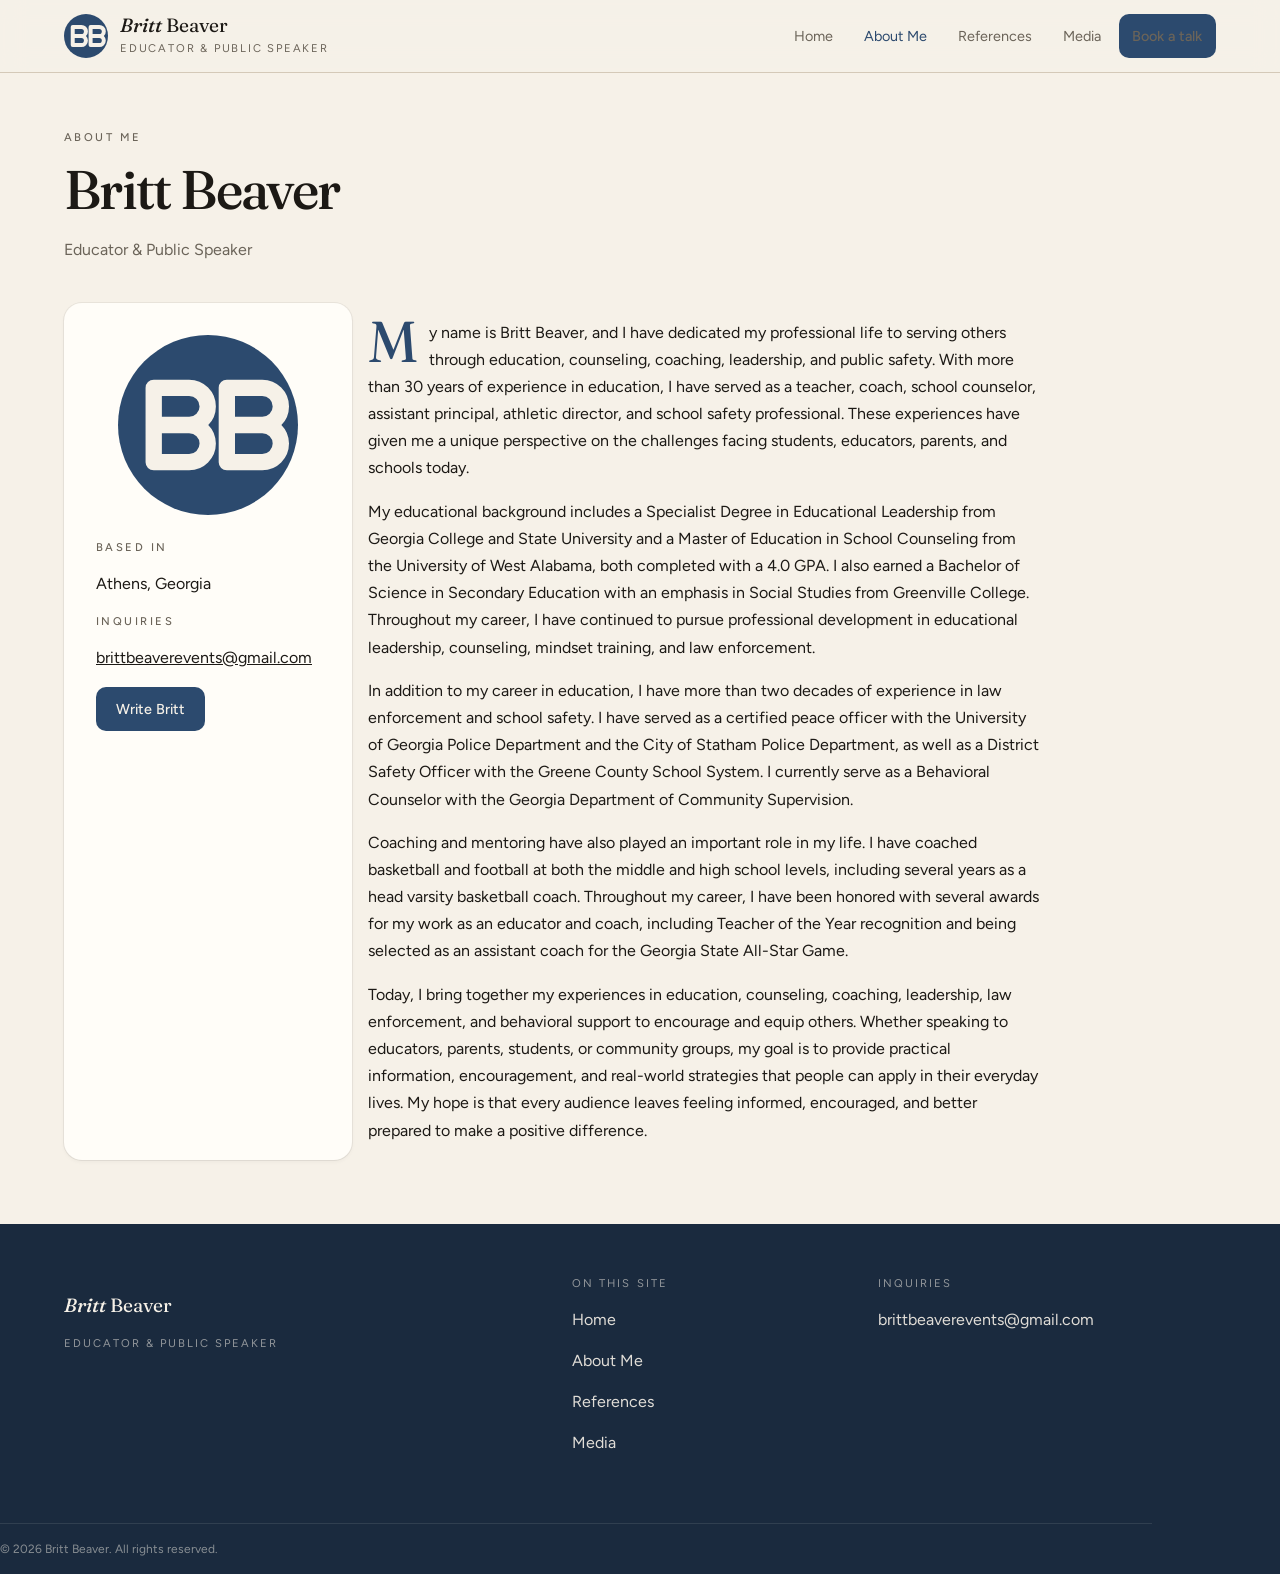
==== about.html @ 107e1039 "Replace keynote image with favicon in about.html" ====
<!DOCTYPE html>
<html lang="en">
  <head>
    <meta charset="utf-8" />
    <meta name="viewport" content="width=device-width, initial-scale=1" />
    <title>About Me — Britt Beaver</title>
    <meta name="theme-color" content="#2F4A3C" />
    <link rel="icon" href="favicon.svg" type="image/svg+xml" />
    <link rel="preconnect" href="https://fonts.googleapis.com" />
    <link rel="preconnect" href="https://fonts.gstatic.com" crossorigin />
    <link
      href="https://fonts.googleapis.com/css2?family=Figtree:ital,wght@0,400;0,500;0,600;0,700;1,400&family=Fraunces:ital,opsz,wght@0,9..144,400;0,9..144,500;0,9..144,600;1,9..144,400;1,9..144,500&display=swap"
      rel="stylesheet"
    />
    <link rel="stylesheet" href="css/style.css" />
  </head>
  <body class="page">
    <header class="site-header">
      <div class="wrap header-inner">
        <a class="brand" href="index.html">
          <img class="monogram" src="favicon.svg" alt="" />
          <span>
            <span class="brand-name"><em>Britt</em> Beaver</span>
            <span class="brand-role">Educator & Public Speaker</span>
          </span>
        </a>
        <nav class="nav" aria-label="Primary">
          <a href="index.html">Home</a>
          <a href="about.html" aria-current="page">About Me</a>
          <a href="references.html">References</a>
          <a href="media.html">Media</a>
          <a class="btn" href="mailto:brittbeaverevents@gmail.com?subject=Speaking inquiry">Book a talk</a>
        </nav>
        <button class="menu-toggle" type="button" data-menu-toggle aria-expanded="false" aria-label="Open menu">Menu</button>
      </div>
      <nav class="mobile-nav wrap" data-mobile-nav aria-label="Mobile">
        <a href="index.html">Home</a>
        <a href="about.html" aria-current="page">About Me</a>
        <a href="references.html">References</a>
        <a href="media.html">Media</a>
        <a class="btn" href="mailto:brittbeaverevents@gmail.com?subject=Speaking inquiry">Book a talk</a>
      </nav>
    </header>

    <main class="wrap page-hero">
      <p class="kicker">About Me</p>
      <h1>Britt Beaver</h1>
      <p class="muted">Educator & Public Speaker</p>

      <div class="about-grid">
        <aside class="side-card">
          <img src="favicon.svg" width="180" height="180" alt="" style="display: block; margin: 0 auto" />
          <p class="kicker" style="margin-top: 1.5rem">Based in</p>
          <p>Athens, Georgia</p>
          <p class="kicker">Inquiries</p>
          <p><a href="mailto:brittbeaverevents@gmail.com">brittbeaverevents@gmail.com</a></p>
          <p><a class="btn" href="mailto:brittbeaverevents@gmail.com?subject=Speaking inquiry">Write Britt</a></p>
        </aside>
        <article class="prose">
          <p class="drop-cap">
          My name is Britt Beaver, and I have dedicated my professional life to serving others through education, counseling, 
          coaching, leadership, and public safety. With more than 30 years of experience in education, I have served as a teacher, 
          coach, school counselor, assistant principal, athletic director, and school safety professional. These experiences 
          have given me a unique perspective on the challenges facing students, educators, parents, and schools today.
          </p>
          <p>
          My educational background includes a Specialist Degree in Educational Leadership from Georgia College and State University 
          and a Master of Education in School Counseling from the University of West Alabama, both completed with a 4.0 GPA. I also 
          earned a Bachelor of Science in Secondary Education with an emphasis in Social Studies from Greenville College. Throughout 
          my career, I have continued to pursue professional development in educational leadership, counseling, mindset training, and 
          law enforcement.
          </p>
          <p>
          In addition to my career in education, I have more than two decades of experience in law enforcement and school safety. I 
          have served as a certified peace officer with the University of Georgia Police Department and the City of Statham Police 
          Department, as well as a District Safety Officer with the Greene County School System. I currently serve as a Behavioral 
          Counselor with the Georgia Department of Community Supervision.
          </p>
          <p>
          Coaching and mentoring have also played an important role in my life. I have coached basketball and football at both the 
          middle and high school levels, including several years as a head varsity basketball coach.  Throughout my career, I have 
          been honored with several awards for my work as an educator and coach, including Teacher of the Year recognition and being 
          selected as an assistant coach for the Georgia State All-Star Game.
          </p>
          <p>
          Today, I bring together my experiences in education, counseling, coaching, leadership, law enforcement, and behavioral 
          support to encourage and equip others. Whether speaking to educators, parents, students, or community groups, my goal is 
          to provide practical information, encouragement, and real-world strategies that people can apply in their everyday lives. 
          My hope is that every audience leaves feeling informed, encouraged, and better prepared to make a positive difference.
          </p>
        </article>
      </div>
    </main>

    <footer class="site-footer" style="margin-top: 4rem">
      <div class="wrap footer-grid">
        <div>
          <p class="brand-name"><em>Britt</em> Beaver</p>
          <p class="footer-label">Educator & Public Speaker</p>
        </div>
        <div>
          <p class="footer-label">On this site</p>
          <p><a href="index.html">Home</a></p>
          <p><a href="about.html">About Me</a></p>
          <p><a href="references.html">References</a></p>
          <p><a href="media.html">Media</a></p>
        </div>
        <div>
          <p class="footer-label">Inquiries</p>
          <p><a href="mailto:brittbeaverevents@gmail.com">brittbeaverevents@gmail.com</a></p>
        </div>
      </div>
      <p class="wrap footer-copy">© 2026 Britt Beaver. All rights reserved.</p>
    </footer>
    <script src="js/site.js"></script>
  </body>
</html>
---- css/style.css ----
/* Britt Beaver — static speaker theme
   Edit the :root tokens to recolor the whole site. */

:root {
  --linen: #f6f1e8;
  --paper: #fffdf8;
  --ink: #1c1915;
  --muted: #6b6459;
  --accent: #2c4a6e;          /* was #2f4a3c (green) → deep blue */
  --accent-hover: #223a58;    /* was #243c31 → darker blue */
  --accent-fg: #f6f1e8;
  --forest: #1a2a3e;          /* was #1a2e26 → very dark blue (footer) */
  --rule: #d4c9b8;
  --rule-strong: #b9ad9a;
  --font-display: "Fraunces", "Iowan Old Style", Palatino, serif;
  --font-sans: "Figtree", "Segoe UI", system-ui, sans-serif;
  --shadow:
    0 0 0 1px rgba(28, 25, 21, 0.06),
    0 1px 2px -1px rgba(28, 25, 21, 0.06),
    0 2px 4px 0 rgba(28, 25, 21, 0.04);
  --shadow-hover:
    0 0 0 1px rgba(28, 25, 21, 0.1),
    0 8px 24px -12px rgba(28, 25, 21, 0.18);
  --max: 72rem;
}

*,
*::before,
*::after {
  box-sizing: border-box;
}

html {
  -webkit-font-smoothing: antialiased;
  scroll-behavior: smooth;
}

body {
  margin: 0;
  background: var(--linen);
  color: var(--ink);
  font-family: var(--font-sans);
  line-height: 1.55;
}

img {
  max-width: 100%;
}

a {
  color: inherit;
}

h1,
h2,
h3 {
  font-family: var(--font-display);
  font-weight: 500;
  letter-spacing: -0.02em;
  text-wrap: balance;
  line-height: 1.15;
}

p {
  text-wrap: pretty;
}

.wrap {
  width: min(100% - 2.5rem, var(--max));
  margin-inline: auto;
}

.site-header {
  position: sticky;
  top: 0;
  z-index: 40;
  border-bottom: 1px solid var(--rule);
  background: color-mix(in oklab, var(--linen) 90%, transparent);
  backdrop-filter: blur(12px);
}

.header-inner {
  display: flex;
  align-items: center;
  justify-content: space-between;
  gap: 1rem;
  min-height: 4.5rem;
}

.brand {
  display: flex;
  align-items: center;
  gap: 0.75rem;
  text-decoration: none;
  color: var(--ink);
}

.brand-name {
  font-family: var(--font-display);
  font-size: 1.2rem;
  line-height: 1.15;
}

.brand-name em {
  font-style: italic;
  font-weight: 500;
}

.brand-role {
  display: none;
  margin: 0;
  font-size: 0.7rem;
  letter-spacing: 0.16em;
  text-transform: uppercase;
  color: var(--muted);
}

.nav {
  display: none;
  align-items: center;
  gap: 0.25rem;
}

.nav a {
  text-decoration: none;
  padding: 0.5rem 0.85rem;
  font-size: 0.9rem;
  color: var(--muted);
}

.nav a:hover,
.nav a[aria-current="page"] {
  color: var(--accent);
}

.menu-toggle {
  display: inline-flex;
  align-items: center;
  justify-content: center;
  width: 44px;
  height: 44px;
  border: 0;
  background: transparent;
  color: var(--ink);
  cursor: pointer;
}

.mobile-nav {
  display: none;
  flex-direction: column;
  padding: 0.5rem 0 1rem;
  border-top: 1px solid var(--rule);
}

.mobile-nav.is-open {
  display: flex;
}

.mobile-nav a {
  display: flex;
  align-items: center;
  min-height: 44px;
  text-decoration: none;
  border-bottom: 1px solid color-mix(in oklab, var(--rule) 70%, transparent);
}

.btn {
  display: inline-flex;
  align-items: center;
  justify-content: center;
  gap: 0.5rem;
  min-height: 44px;
  padding: 0 1.25rem;
  border: 0;
  border-radius: 10px;
  background: var(--accent);
  color: var(--accent-fg);
  font: 500 0.9rem var(--font-sans);
  text-decoration: none;
  cursor: pointer;
}

.btn:hover {
  background: var(--accent-hover);
}

.btn-inverse {
  background: var(--paper);
  color: var(--accent);
}

.btn-ghost {
  background: transparent;
  color: var(--accent-fg);
  box-shadow: inset 0 0 0 1px color-mix(in oklab, var(--accent-fg) 25%, transparent);
}

.hero {
  position: relative;
  overflow: hidden;
  background: var(--accent);
  color: var(--accent-fg);
  padding: 4.5rem 0 5rem;
}

.hero::before {
  content: "";
  position: absolute;
  inset: 0;
  opacity: 0.12;
  background:
    radial-gradient(ellipse 80% 60% at 80% 20%, #fff 0%, transparent 55%),
    repeating-linear-gradient(-12deg, transparent 0 18px, rgba(255, 255, 255, 0.04) 18px 19px);
}

.hero .wrap {
  position: relative;
}

.kicker {
  margin: 0;
  font-size: 0.7rem;
  font-weight: 500;
  letter-spacing: 0.22em;
  text-transform: uppercase;
  color: var(--muted);
}

.hero .kicker {
  color: color-mix(in oklab, var(--accent-fg) 70%, transparent);
}

.hero h1 {
  max-width: 18ch;
  margin: 1rem 0 0;
  font-size: clamp(2.55rem, 1.2rem + 4.2vw, 4.4rem);
  line-height: 1.08;
  letter-spacing: -0.03em;
}

.hero h1 em {
  font-style: italic;
  font-weight: 500;
  color: color-mix(in oklab, var(--accent-fg) 90%, transparent);
}

.lede {
  max-width: 38rem;
  margin: 1.25rem 0 0;
  font-size: 1.05rem;
  line-height: 1.6;
  color: color-mix(in oklab, var(--accent-fg) 80%, transparent);
}

.hero-actions {
  display: flex;
  flex-wrap: wrap;
  gap: 0.75rem;
  margin-top: 2rem;
}

.section {
  padding: 4.5rem 0;
  border-bottom: 1px solid var(--rule);
}

.section-plain {
  border-bottom: 0;
}

.split {
  display: grid;
  gap: 3rem;
  align-items: center;
}

.portrait {
  position: relative;
  display: grid;
  place-items: center;
}

.portrait-disc {
  display: grid;
  place-items: center;
  width: 16rem;
  height: 16rem;
  border-radius: 999px;
  background: var(--paper);
  box-shadow: var(--shadow);
}

.portrait-chip {
  position: absolute;
  right: 0;
  bottom: 0;
  margin: 0;
  padding: 0.45rem 1rem;
  border-radius: 999px;
  background: var(--accent);
  color: var(--accent-fg);
  font-family: var(--font-display);
  font-style: italic;
  font-size: 0.9rem;
}

.section h2 {
  margin: 0.7rem 0 0;
  font-size: clamp(1.8rem, 1.4rem + 1.4vw, 2.4rem);
}

.muted {
  color: var(--muted);
}

.cards {
  display: grid;
  gap: 1rem;
  margin-top: 2.25rem;
}

.card {
  display: flex;
  flex-direction: column;
  padding: 1.6rem;
  border-radius: 18px;
  background: var(--paper);
  box-shadow: var(--shadow);
  text-decoration: none;
  color: inherit;
}

.card:hover {
  box-shadow: var(--shadow-hover);
}

.card h3 {
  margin: 0.7rem 0 0;
  font-size: 1.45rem;
}

.num {
  font-family: var(--font-display);
  font-style: italic;
  color: var(--muted);
}

.topic-list {
  margin: 2.25rem 0 0;
  padding: 0;
  list-style: none;
  border-top: 1px solid var(--rule);
  border-bottom: 1px solid var(--rule);
}

.topic-list li {
  display: grid;
  gap: 0.5rem;
  padding: 1.6rem 0;
  border-bottom: 1px solid var(--rule);
}

.topic-list li:last-child {
  border-bottom: 0;
}

.quote-band {
  background: var(--paper);
}

blockquote {
  margin: 0;
}

blockquote p {
  font-family: var(--font-display);
  font-style: italic;
  font-size: clamp(1.35rem, 1.1rem + 1vw, 1.85rem);
  line-height: 1.3;
}

cite {
  display: block;
  margin-top: 1.4rem;
  font-style: normal;
  font-size: 0.9rem;
  font-weight: 600;
}

cite span {
  display: block;
  margin-top: 0.2rem;
  font-weight: 400;
  color: var(--muted);
}

.icon-box {
  display: grid;
  place-items: center;
  width: 2.5rem;
  height: 2.5rem;
  border-radius: 10px;
  background: var(--linen);
  color: var(--accent);
}

.page-hero {
  padding: 3.5rem 0 0;
}

.page-hero h1 {
  margin: 0.8rem 0 0;
  font-size: clamp(2.2rem, 1.4rem + 2.5vw, 3.4rem);
  letter-spacing: -0.03em;
}

.about-grid,
.media-grid,
.ref-grid {
  display: grid;
  gap: 1rem;
  margin-top: 2.5rem;
}

.side-card {
  padding: 2rem;
  border-radius: 18px;
  background: var(--paper);
  box-shadow: var(--shadow);
}

.drop-cap::first-letter {
  float: left;
  margin-right: 0.7rem;
  font-family: var(--font-display);
  font-size: 3.6rem;
  line-height: 0.8;
  color: var(--accent);
}

.prose p {
  max-width: 42rem;
  line-height: 1.7;
}

.rule-double {
  max-width: 42rem;
  height: 5px;
  margin: 2.5rem 0;
  border-top: 1px solid var(--rule-strong);
  border-bottom: 1px solid var(--rule-strong);
}

.featured-quote {
  margin-top: 2.5rem;
  padding: 2.4rem 1.6rem;
  border-radius: 18px;
  background: var(--accent);
  color: var(--accent-fg);
}

.featured-quote cite span {
  color: color-mix(in oklab, var(--accent-fg) 70%, transparent);
}

.cta-band {
  display: flex;
  flex-direction: column;
  gap: 1.4rem;
  margin-top: 1.5rem;
  padding: 2.2rem 1.6rem;
  border-radius: 18px;
  background: var(--accent);
  color: var(--accent-fg);
}

.steps {
  display: grid;
  gap: 1.6rem;
  margin: 2.5rem 0 0;
  padding: 0;
  list-style: none;
}

.site-footer {
  background: var(--forest);
  color: var(--accent-fg);
  margin-top: auto;
}

.footer-grid {
  display: grid;
  gap: 2.2rem;
  padding: 3.2rem 0;
}

.footer-label {
  margin: 0;
  font-size: 0.7rem;
  letter-spacing: 0.18em;
  text-transform: uppercase;
  color: color-mix(in oklab, var(--accent-fg) 55%, transparent);
}

.site-footer a {
  color: color-mix(in oklab, var(--accent-fg) 90%, transparent);
  text-decoration: none;
}

.site-footer a:hover {
  color: var(--accent-fg);
  text-decoration: underline;
}

.footer-copy {
  margin: 0;
  padding: 1rem 0;
  border-top: 1px solid color-mix(in oklab, var(--accent-fg) 10%, transparent);
  font-size: 0.75rem;
  color: color-mix(in oklab, var(--accent-fg) 50%, transparent);
}

.monogram {
  width: 2.75rem;
  height: 2.75rem;
}

.page {
  min-height: 100dvh;
  display: flex;
  flex-direction: column;
}

@media (min-width: 720px) {
  .brand-role {
    display: block;
  }
  .cards {
    grid-template-columns: repeat(3, 1fr);
  }
  .topic-list li {
    grid-template-columns: 4rem 1fr 1.4fr;
    align-items: baseline;
    gap: 1rem;
  }
  .quote-split,
  .split,
  .about-grid {
    grid-template-columns: 1fr 1.6fr;
  }
  .media-grid,
  .ref-grid {
    grid-template-columns: 1fr 1fr;
  }
  .cta-band {
    flex-direction: row;
    align-items: center;
    justify-content: space-between;
    padding: 2.4rem 2.4rem;
  }
  .steps {
    grid-template-columns: repeat(3, 1fr);
  }
  .footer-grid {
    grid-template-columns: 1.4fr 0.8fr 1fr;
  }
}

@media (min-width: 960px) {
  .menu-toggle {
    display: none;
  }
  .nav {
    display: flex;
  }
  .mobile-nav {
    display: none !important;
  }
  .about-grid {
    grid-template-columns: 18rem 1fr;
  }
}

@media (prefers-reduced-motion: reduce) {
  html {
    scroll-behavior: auto;
  }
}
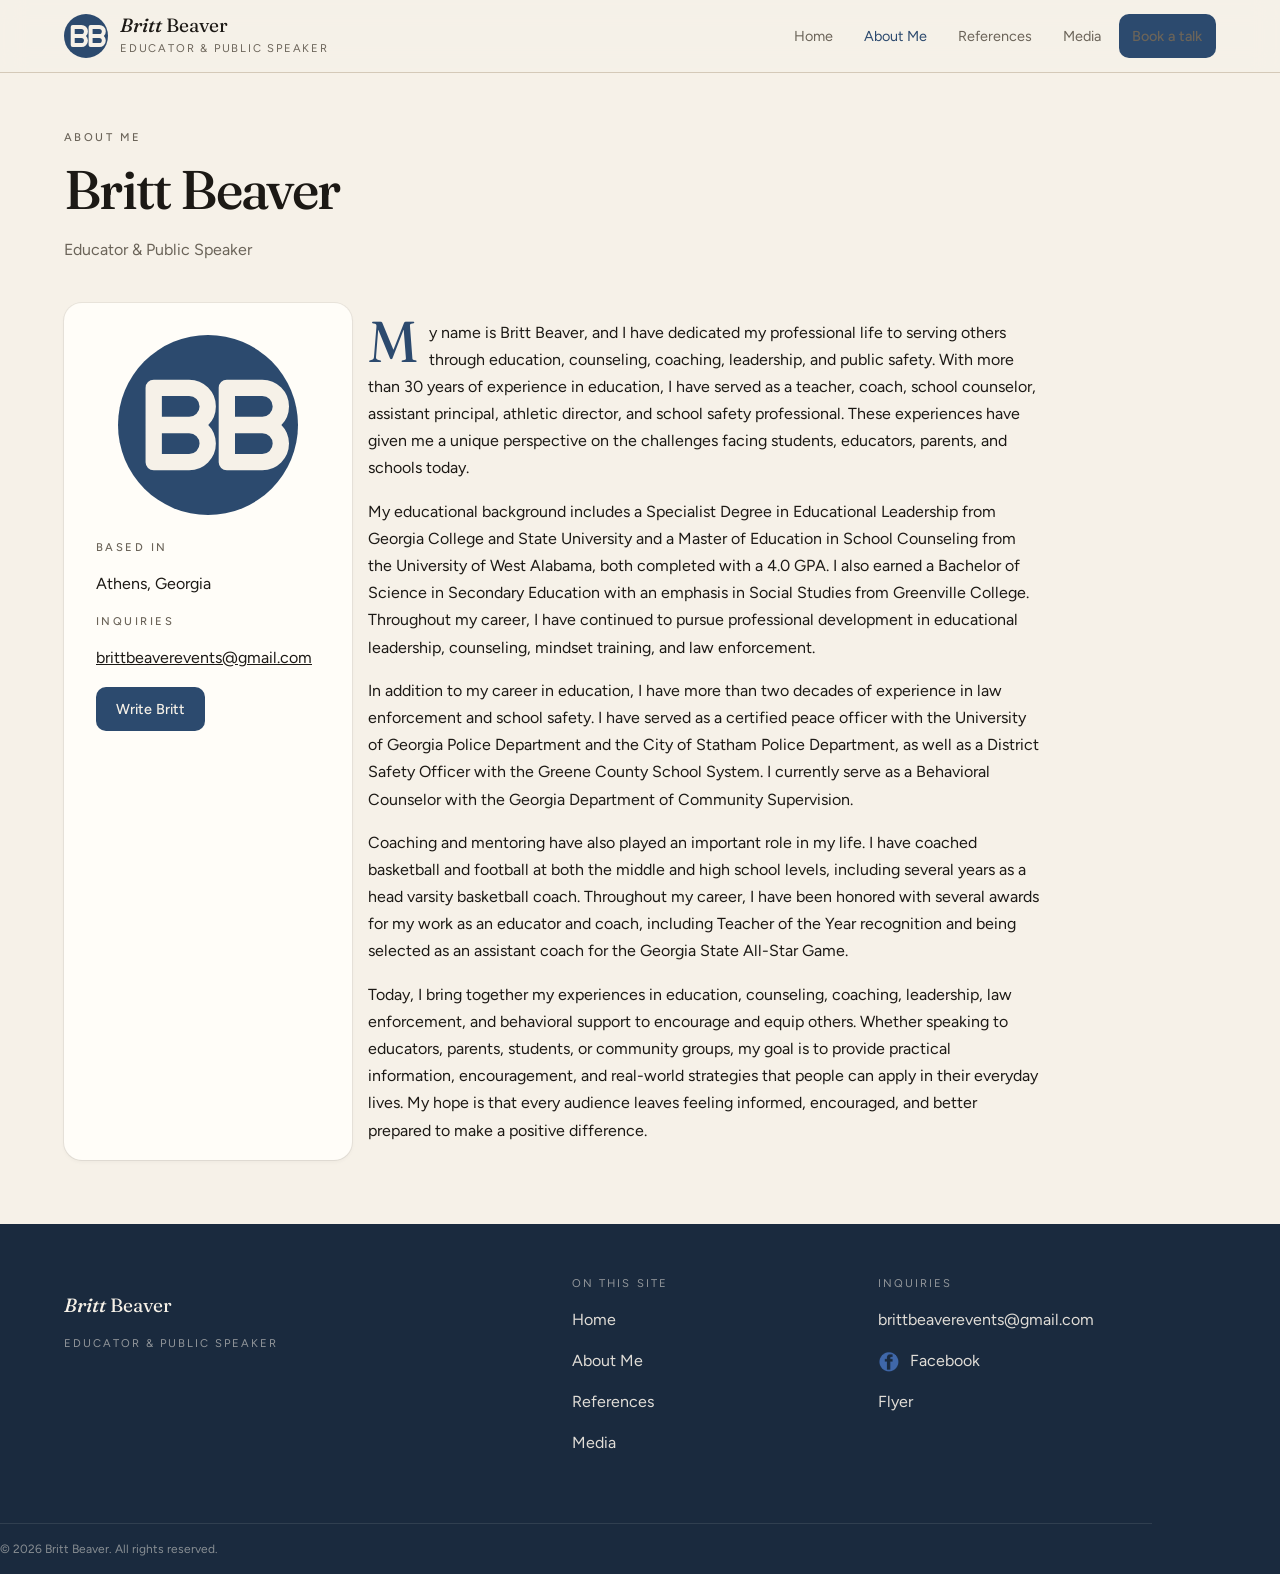
==== commit 44efdc53: "Add Facebook link and flyer download to about page" ====
--- a/about.html
+++ b/about.html
@@ -108,6 +108,15 @@
         <div>
           <p class="footer-label">Inquiries</p>
           <p><a href="mailto:brittbeaverevents@gmail.com">brittbeaverevents@gmail.com</a></p>
+
+          <style>
+          .fb-link img {
+          vertical-align: middle;
+          margin-right: 6px;   /* space between icon and text */
+          }
+          </style>
+          <p><a class="fb-link" href="https://www.facebook.com/profile.php?id=61593697610856" target="_blank" rel="noopener noreferrer"> <img src="facebook_icon.png" alt="Facebook" width="22" height="22"> Facebook</a></p>
+          <p><a href="flyer.pdf" target="_blank" rel="noopener noreferrer">Flyer</a></p>
         </div>
       </div>
       <p class="wrap footer-copy">© 2026 Britt Beaver. All rights reserved.</p>
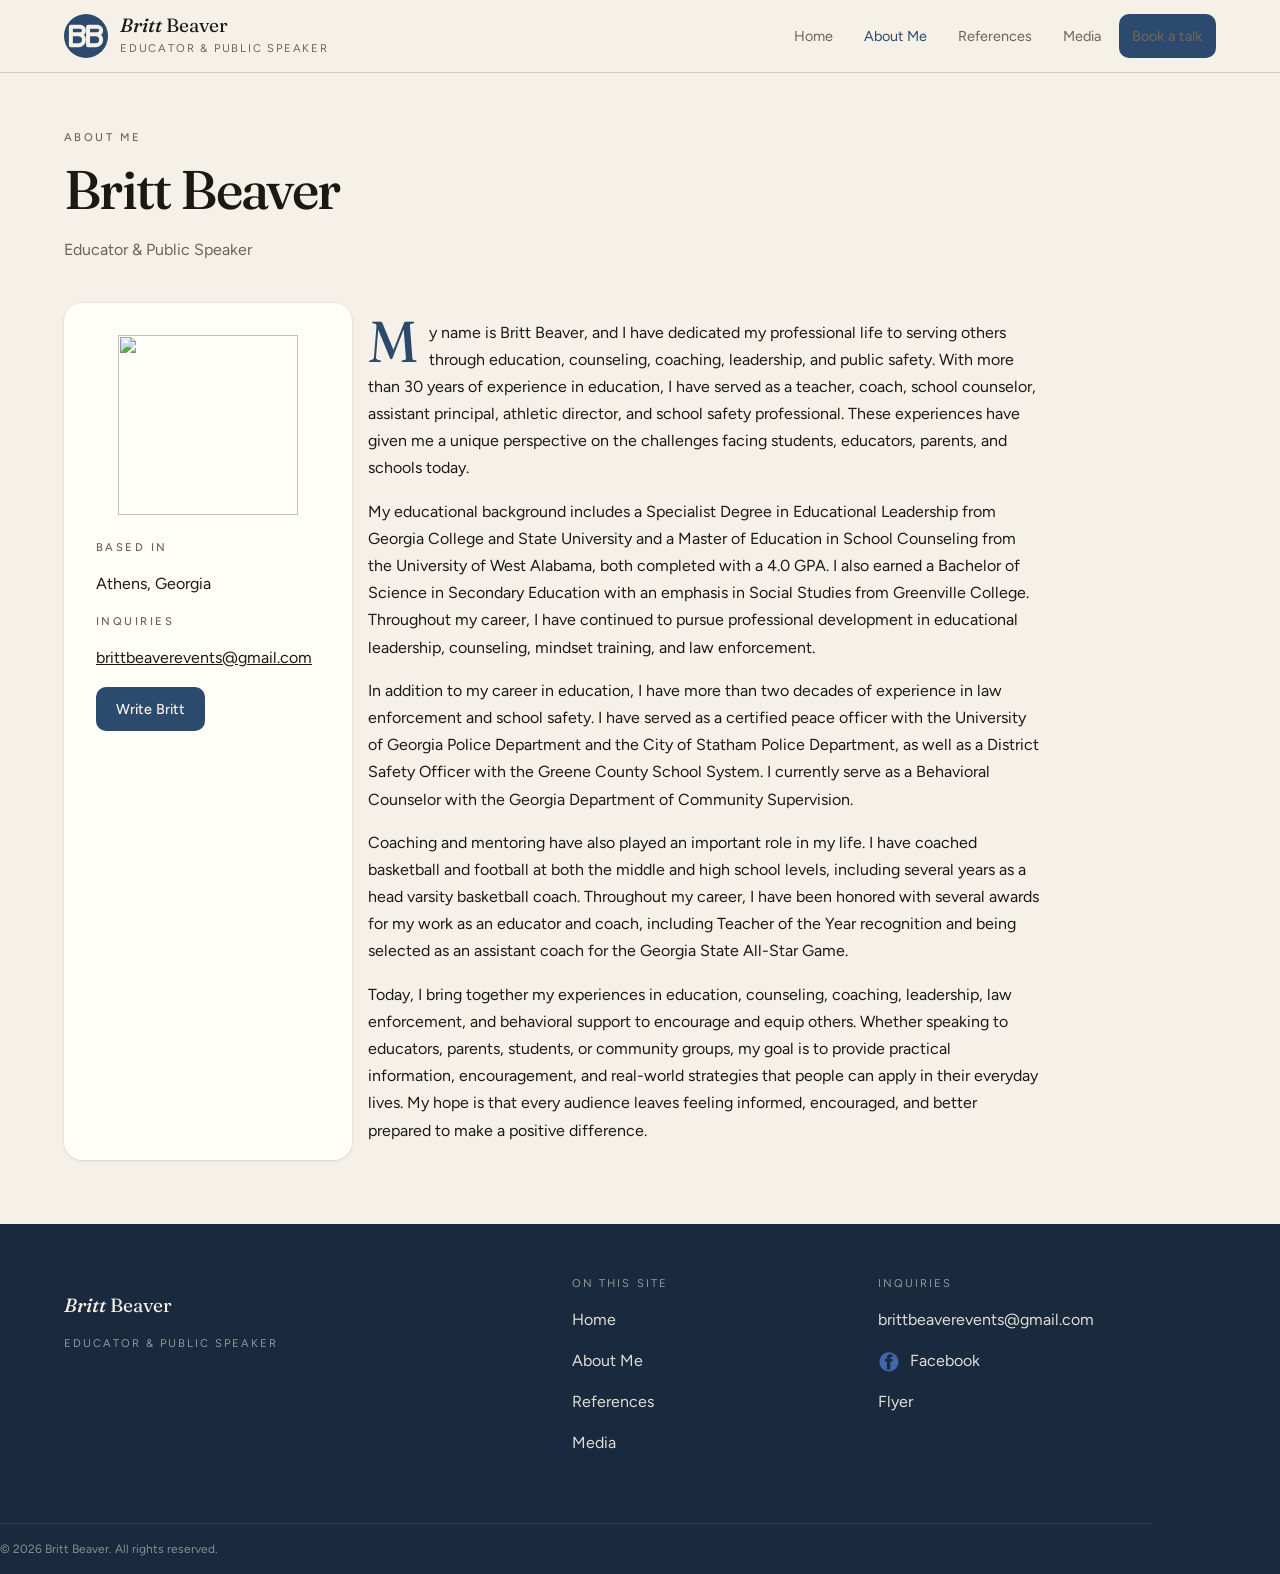
==== commit 284ebf10: "Update profile image in about.html" ====
--- a/about.html
+++ b/about.html
@@ -49,7 +49,7 @@
 
       <div class="about-grid">
         <aside class="side-card">
-          <img src="favicon.svg" width="180" height="180" alt="" style="display: block; margin: 0 auto" />
+          <img src="britt_hat_new.ico" width="180" height="180" alt="" style="display: block; margin: 0 auto" />
           <p class="kicker" style="margin-top: 1.5rem">Based in</p>
           <p>Athens, Georgia</p>
           <p class="kicker">Inquiries</p>
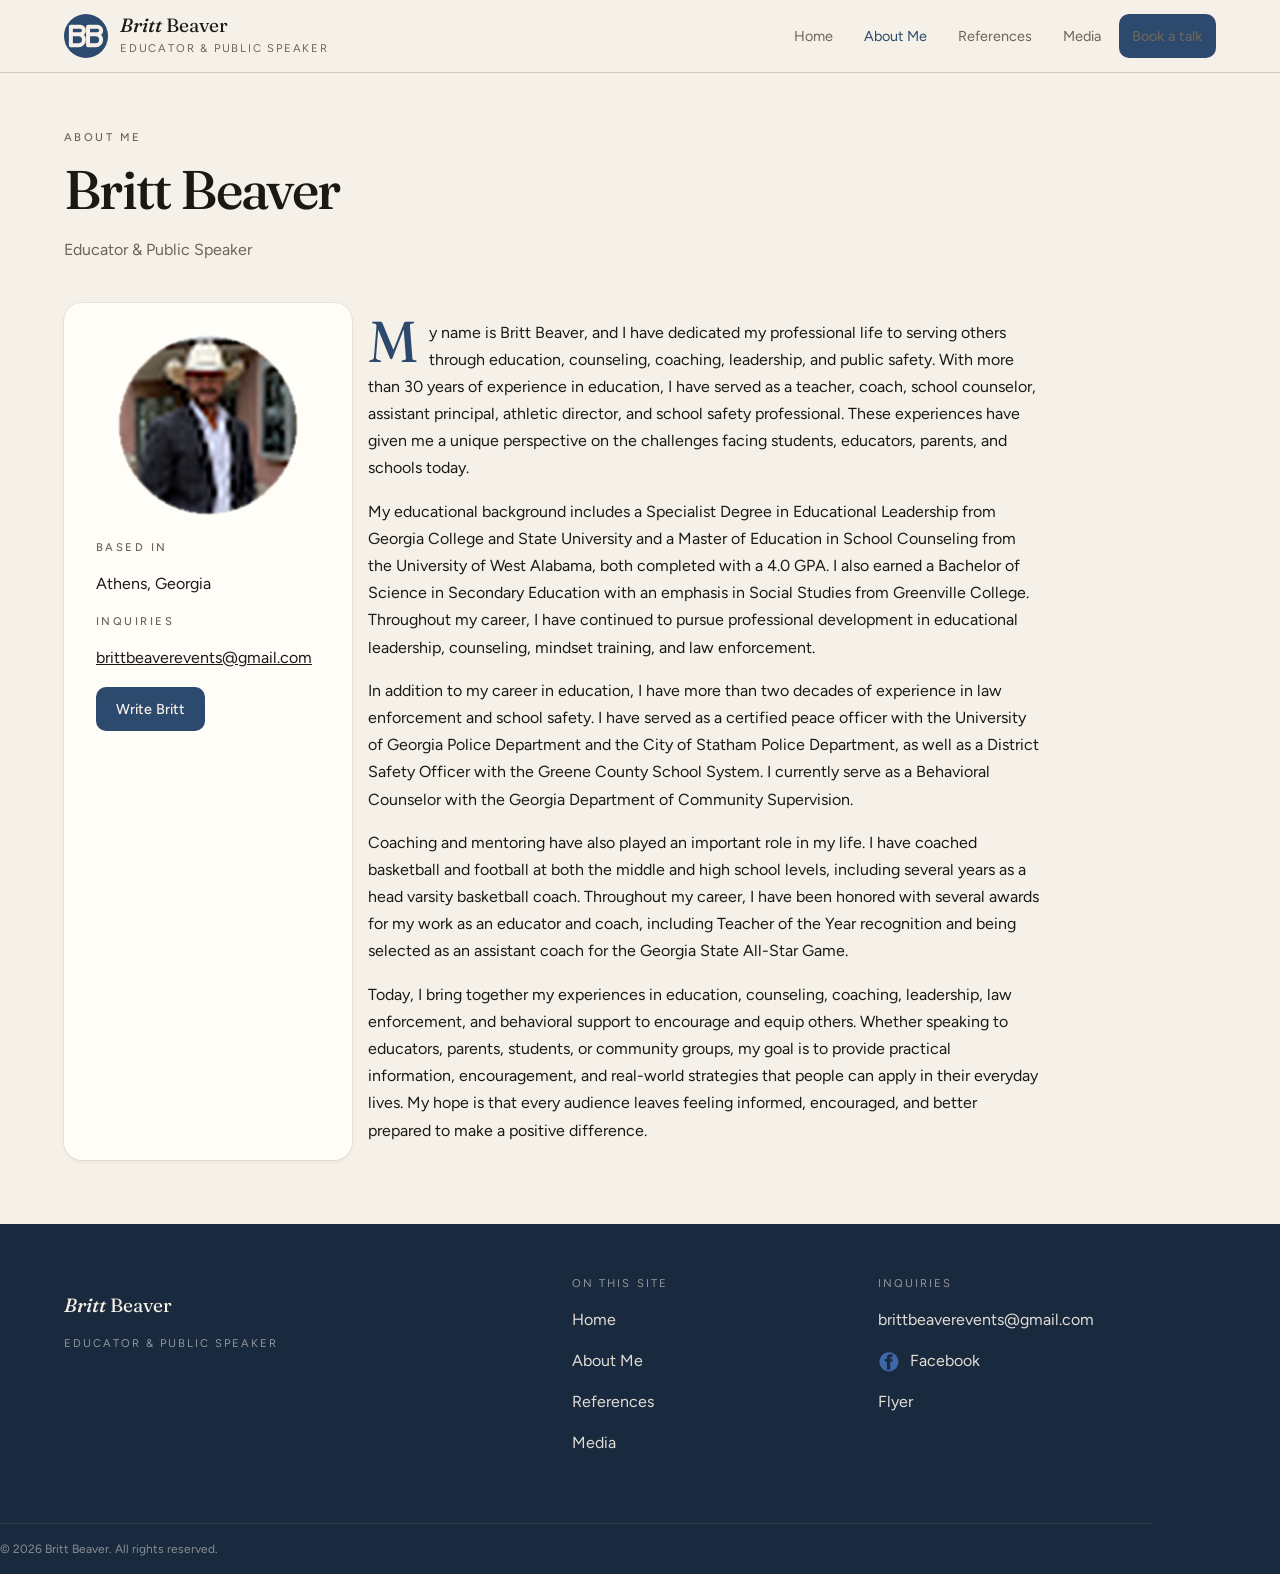
==== commit 4301935a: "Change profile image to britt_hat.png Updated the profile image in the about section." ====
--- a/about.html
+++ b/about.html
@@ -48,8 +48,10 @@
       <p class="muted">Educator & Public Speaker</p>
 
       <div class="about-grid">
+        
         <aside class="side-card">
-          <img src="britt_hat_new.ico" width="180" height="180" alt="" style="display: block; margin: 0 auto" />
+          <img src="britt_hat.png" width="180" height="180" alt="" 
+          style="display: block; margin: 0 auto; border-radius: 50%;">
           <p class="kicker" style="margin-top: 1.5rem">Based in</p>
           <p>Athens, Georgia</p>
           <p class="kicker">Inquiries</p>
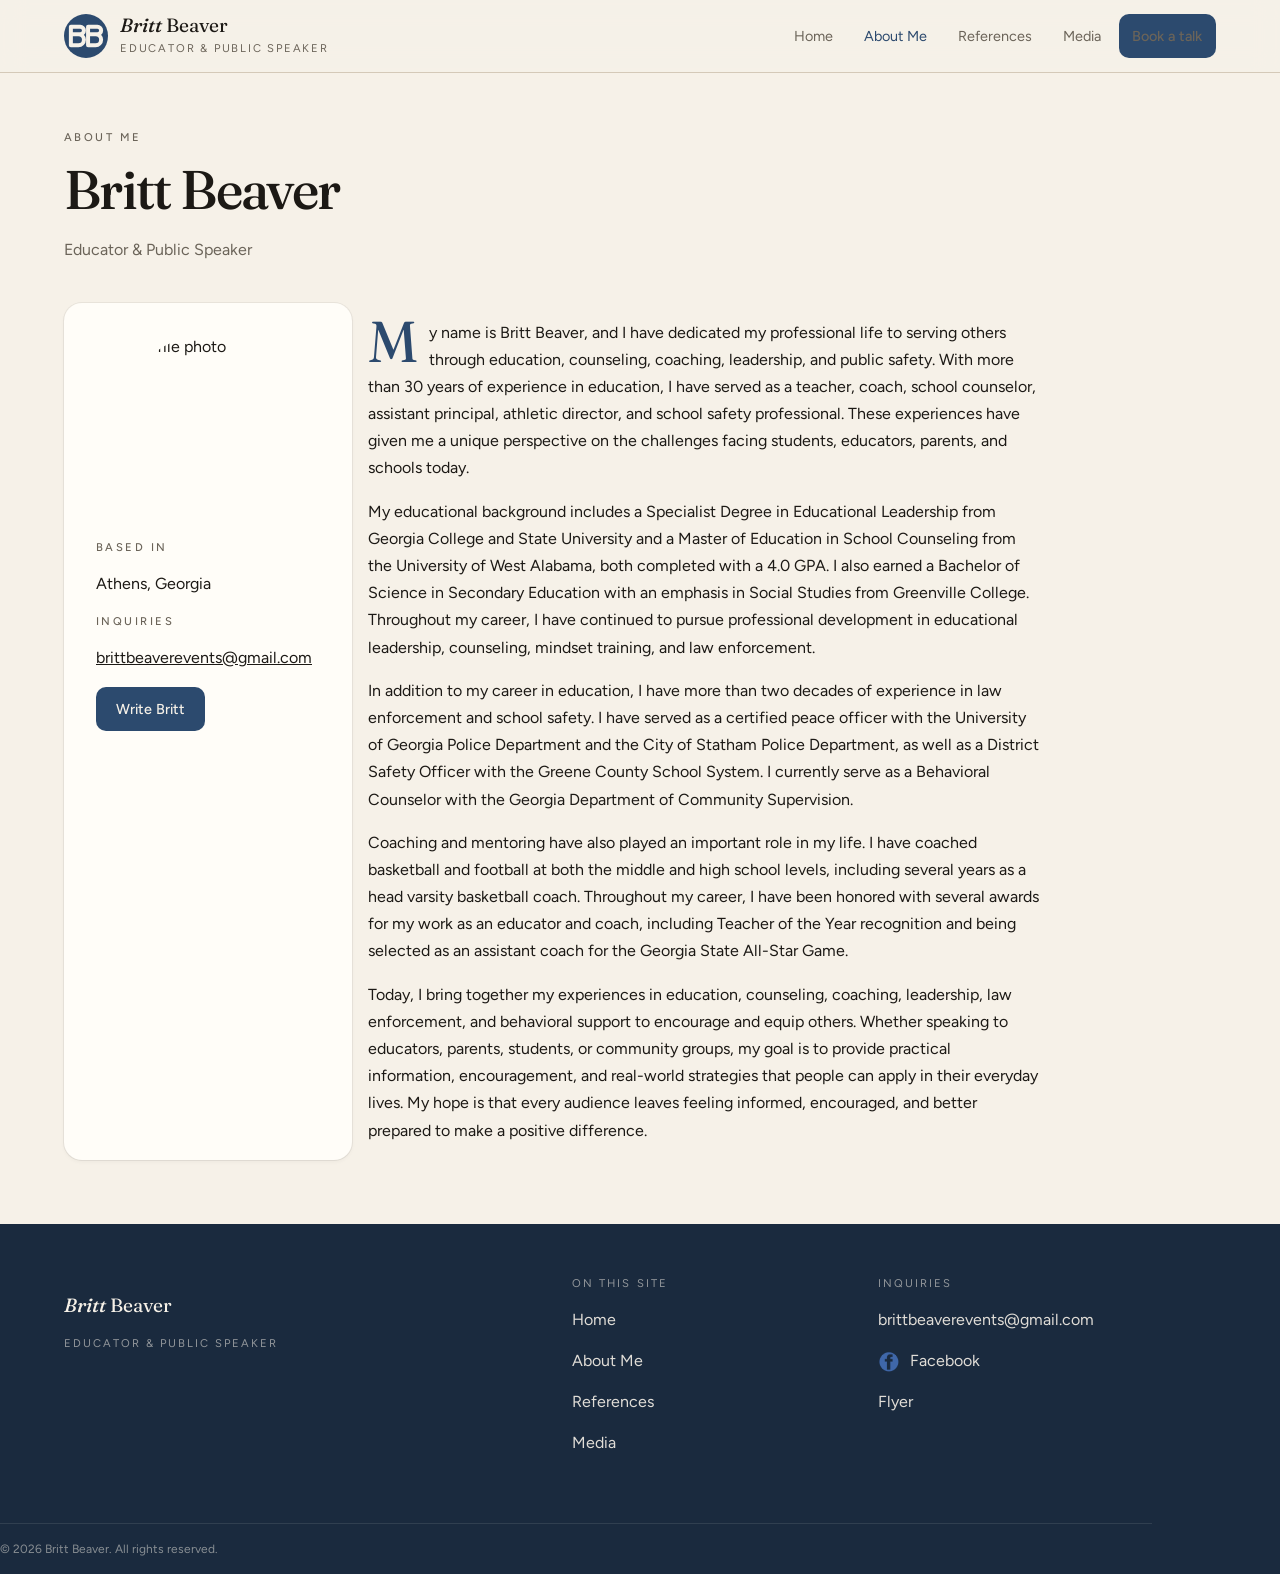
==== commit bc214441: "Change profile photo source in about.html Updated image source for profile photo in about section." ====
--- a/about.html
+++ b/about.html
@@ -48,9 +48,12 @@
       <p class="muted">Educator & Public Speaker</p>
 
       <div class="about-grid">
-        
+
+
         <aside class="side-card">
-          <img src="britt_hat.png" width="180" height="180" alt="" 
+          <img src="https://bbeaver.github.io/brittbeaverevents/britt_hat.png" 
+          width="180" height="180" 
+          alt="Profile photo" 
           style="display: block; margin: 0 auto; border-radius: 50%;">
           <p class="kicker" style="margin-top: 1.5rem">Based in</p>
           <p>Athens, Georgia</p>
